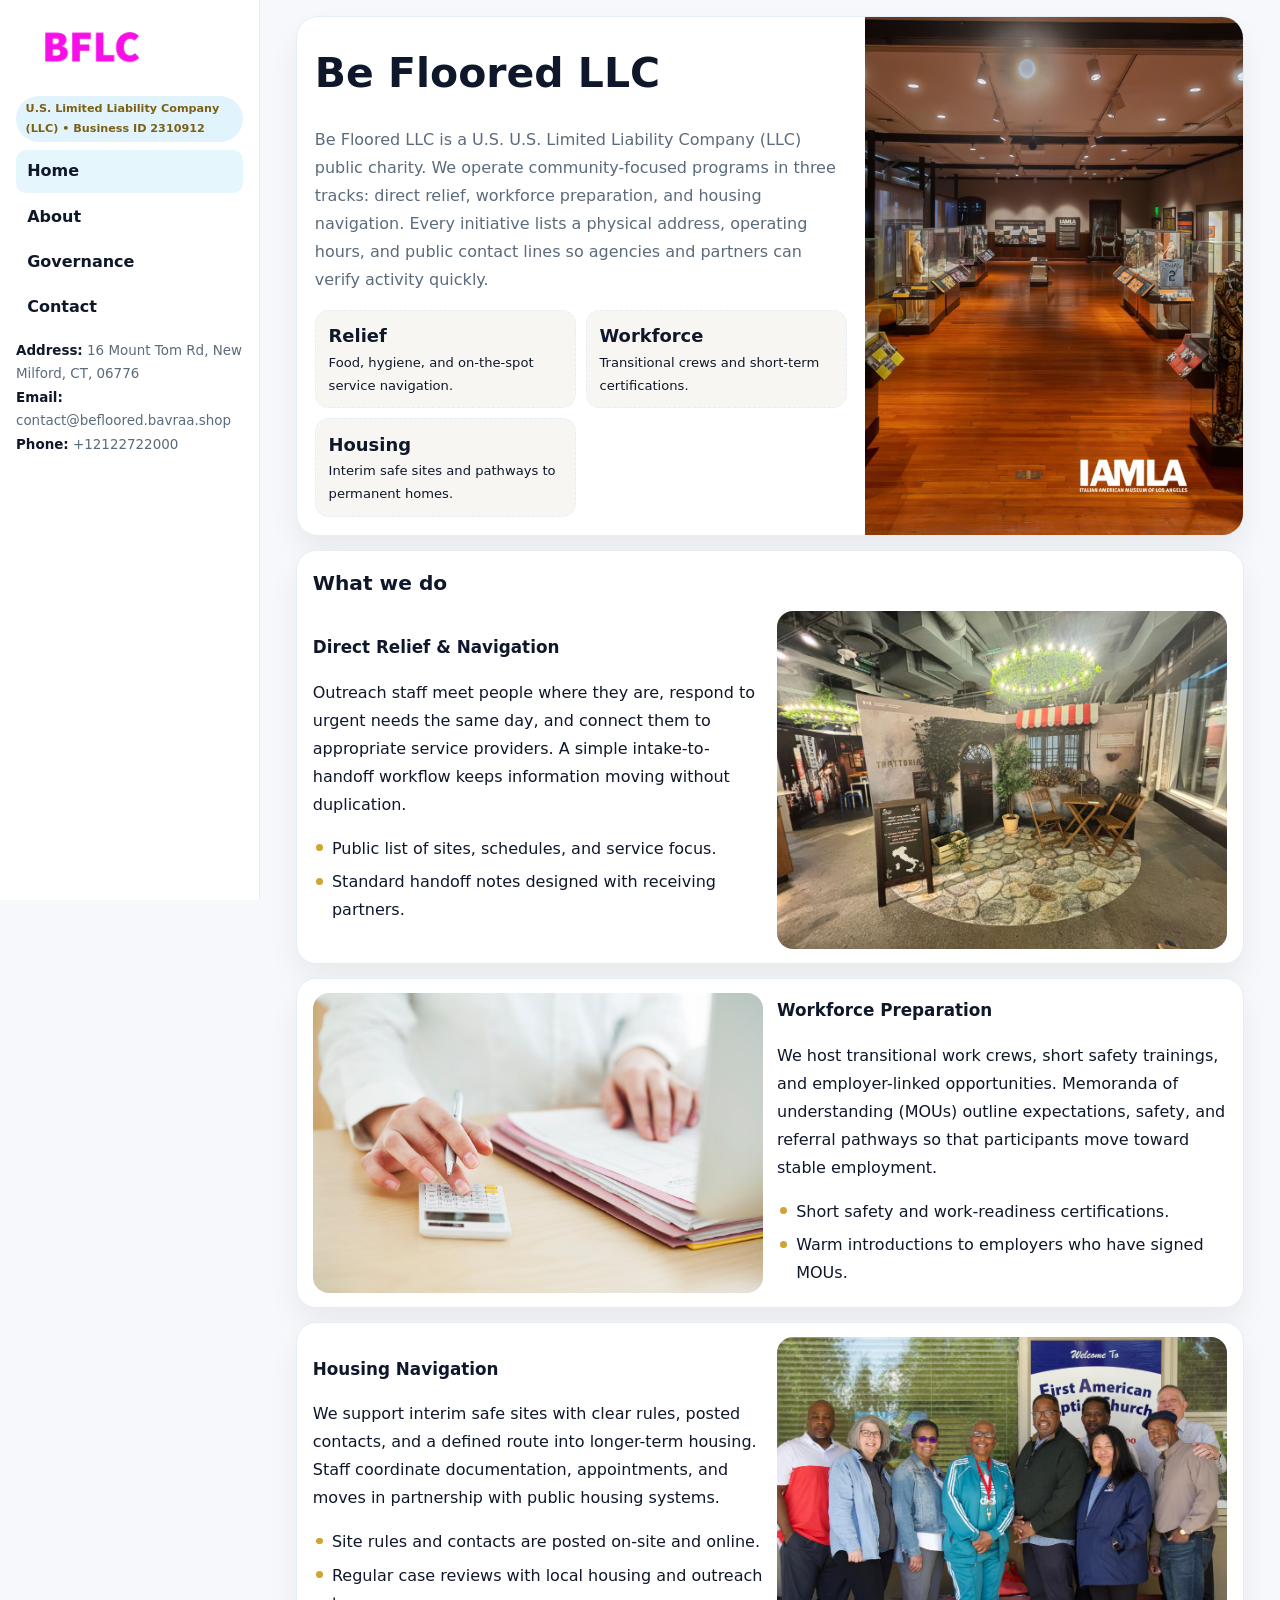
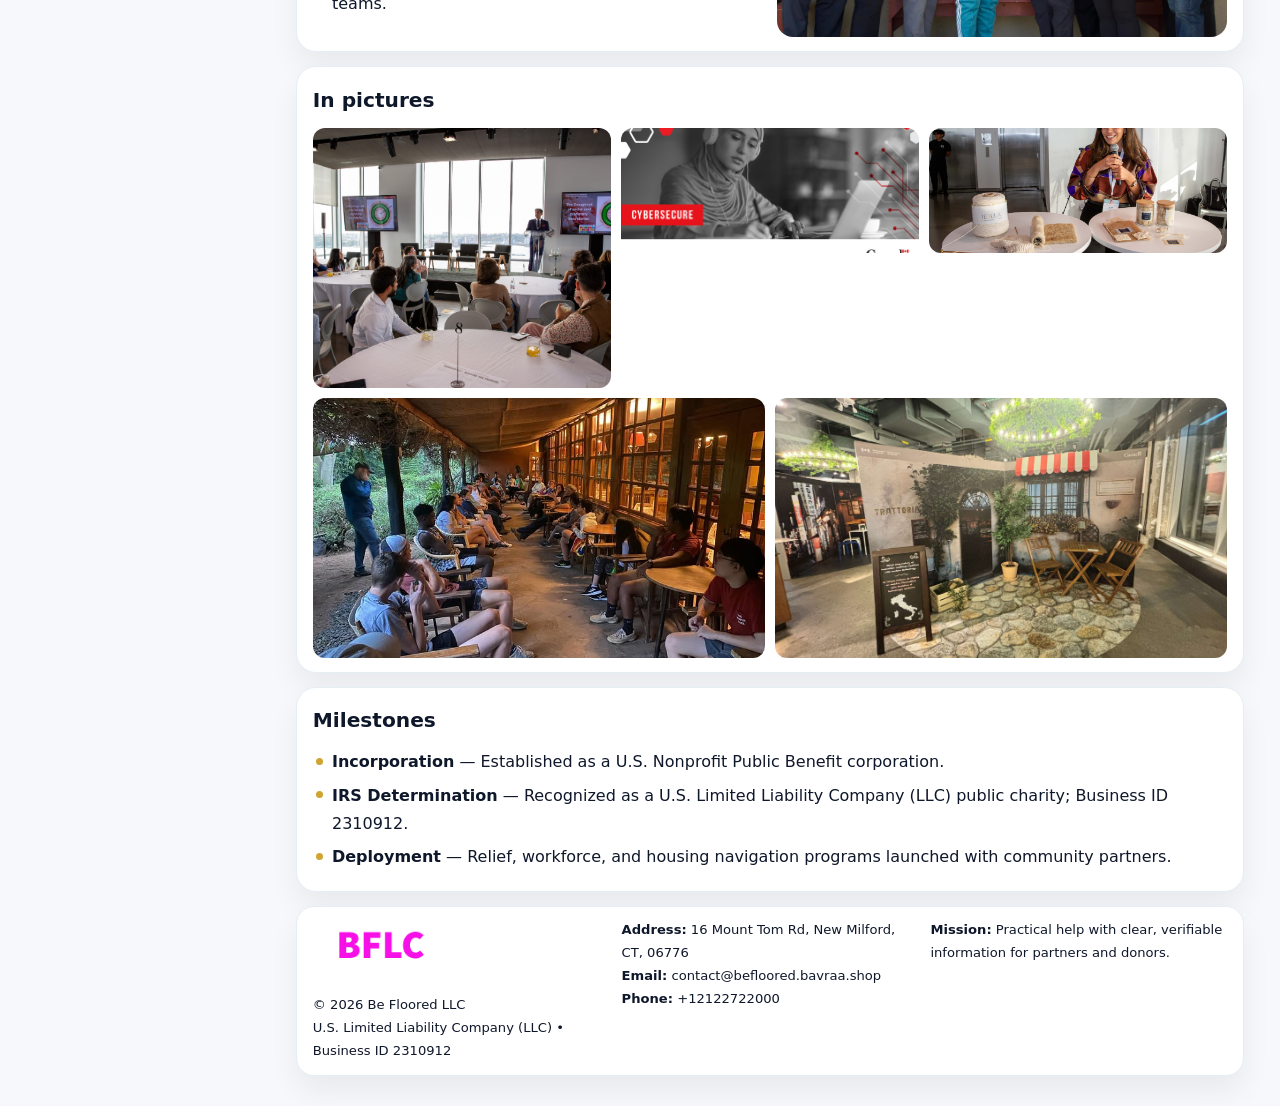
==== index.html @ e43f96f1 "Initial commit" ====
<!doctype html><html lang="en"><head>
<meta charset="utf-8">
<meta name="viewport" content="width=device-width,initial-scale=1">
<title>Be Floored LLC – Nonprofit • 2025</title>
<link rel="stylesheet" href="assets/styles.css">
<link rel="icon" href="images/logo.png">
<meta name="data-ein" content="2310912">
<meta name="data-name" content="Be Floored LLC">
  <meta name="description" content="Dedicated to community services, education, and direct relief, Be Floored LLC collaborates with neighbors and partners to deliver practical help and long-term impact.">
</head>
<body>
<div style="position:absolute;left:-9999px;top:-9999px;opacity:0" data-uniq="{{UNIQUE_BLOB}}">
  <span>Dedicated to community services, education, and direct relief, Be Floored LLC collaborates with neighbors and partners to deliver practical help and long-term impact.</span><svg width="12" height="12" viewBox="0 0 12 12" xmlns="http://www.w3.org/2000/svg"><circle cx="6" cy="6" r="5" fill="#9d174d"/></svg><img src="images/relief.jpg" width="1" height="1" alt="" loading="lazy"/>
</div>

<div class="layout">
  <aside class="aside">
    <div class="logo">
      <a href="index.html"><img src="images/logo.png" alt="Logo"></a>
    </div>
    <div class="tag">U.S. Limited Liability Company (LLC) • Business ID 2310912</div>
    <nav class="c3ad823f052" style="margin-top:8px">
      <a class="active" href="index.html">Home</a>
      <a href="about.html">About</a>
      <a href="governance.html">Governance</a>
      <a href="contact.html">Contact</a>
    </nav>
    <div class="meta">
      <div><strong>Address:</strong> 16 Mount Tom Rd, New Milford, CT, 06776</div>
      <div><strong>Email:</strong> contact@befloored.bavraa.shop</div>
      <div><strong>Phone:</strong> +12122722000</div>
    </div>
  </aside>

  <main>
    <div class="container">

      <!-- HERO -->
      <section class="c51574e01dd">
        <div class="hero-grid">
          <div class="cd03e432813">
            <h1>Be Floored LLC</h1>
            <p>Be Floored LLC is a U.S. U.S. Limited Liability Company (LLC) public charity. We operate community-focused programs in three tracks: direct relief, workforce preparation, and housing navigation. Every initiative lists a physical address, operating hours, and public contact lines so agencies and partners can verify activity quickly.</p>
            <div class="stats">
              <div class="stat">
                <b>Relief</b>
                <div class="small">Food, hygiene, and on-the-spot service navigation.</div>
              </div>
              <div class="stat">
                <b>Workforce</b>
                <div class="small">Transitional crews and short-term certifications.</div>
              </div>
              <div class="stat">
                <b>Housing</b>
                <div class="small">Interim safe sites and pathways to permanent homes.</div>
              </div>
            </div>
          </div>
          <img src="images/hero.jpg" alt="Program overview">
        </div>
      </section>

      <!-- WHAT WE DO -->
      <section class="section panel">
        <h2>What we do</h2>
        <div class="z">
          <div>
            <h3>Direct Relief & Navigation</h3>
            <p>Outreach staff meet people where they are, respond to urgent needs the same day, and connect them to appropriate service providers. A simple intake-to-handoff workflow keeps information moving without duplication.</p>
            <ul class="timeline">
              <li>Public list of sites, schedules, and service focus.</li>
              <li>Standard handoff notes designed with receiving partners.</li>
            </ul>
          </div>
          <div class="imgbox"><img src="images/relief.jpg" alt="Relief activities"></div>
        </div>
      </section>

      <!-- WORKFORCE -->
      <section class="section panel">
        <div class="z">
          <div class="imgbox"><img src="images/jobs.jpg" alt="Workforce program"></div>
          <div>
            <h3>Workforce Preparation</h3>
            <p>We host transitional work crews, short safety trainings, and employer-linked opportunities. Memoranda of understanding (MOUs) outline expectations, safety, and referral pathways so that participants move toward stable employment.</p>
            <ul class="timeline">
              <li>Short safety and work-readiness certifications.</li>
              <li>Warm introductions to employers who have signed MOUs.</li>
            </ul>
          </div>
        </div>
      </section>

      <!-- HOUSING -->
      <section class="section panel">
        <div class="z">
          <div>
            <h3>Housing Navigation</h3>
            <p>We support interim safe sites with clear rules, posted contacts, and a defined route into longer-term housing. Staff coordinate documentation, appointments, and moves in partnership with public housing systems.</p>
            <ul class="timeline">
              <li>Site rules and contacts are posted on-site and online.</li>
              <li>Regular case reviews with local housing and outreach teams.</li>
            </ul>
          </div>
          <div class="imgbox"><img src="images/land.jpg" alt="Housing navigation"></div>
        </div>
      </section>

      <!-- MOSAIC GALLERY -->
      <section class="section panel">
        <h2>In pictures</h2>
        <div class="mosaic">
          <img class="c2 r2" src="images/community.jpg" alt="Community event">
          <img class="c2" src="images/education.jpg" alt="Education program">
          <img class="c2" src="images/programs.jpg" alt="Program table">
          <img class="c3 r2" src="images/about.jpg" alt="Team and partners">
          <img class="c3 r2" src="images/relief.jpg" alt="Relief crew">
        </div>
      </section>

      <!-- MILESTONES -->
      <section class="section panel">
        <h2>Milestones</h2>
        <ul class="timeline">
          <li><strong>Incorporation</strong> — Established as a U.S. Nonprofit Public Benefit corporation.</li>
          <li><strong>IRS Determination</strong> — Recognized as a U.S. Limited Liability Company (LLC) public charity; Business ID 2310912.</li>
          <li><strong>Deployment</strong> — Relief, workforce, and housing navigation programs launched with community partners.</li>
        </ul>
      </section>

      <footer class="footer">
        <div class="footer-grid">
          <div>
            <img src="images/logo.png" style="width:135px;margin-bottom:.35rem" alt="Logo">
            <div class="small">© <span id="y"></span> Be Floored LLC</div>
            <div class="small">U.S. Limited Liability Company (LLC) • Business ID 2310912</div>
          </div>
          <div>
            <div class="small"><strong>Address:</strong> 16 Mount Tom Rd, New Milford, CT, 06776</div>
            <div class="small"><strong>Email:</strong> <a href="mailto:contact@befloored.bavraa.shop">contact@befloored.bavraa.shop</a></div>
            <div class="small"><strong>Phone:</strong> <a href="tel:+12122722000">+12122722000</a></div>
          </div>
          <div>
            <div class="small"><strong>Mission:</strong> Practical help with clear, verifiable information for partners and donors.</div>
          </div>
        </div>
      </footer>
    </div>
  </main>
</div>

<script>
/* Brand color per Business ID/NAME so each site looks unique */
(function(){
  function hash(s){let x=2166136261>>>0;for(let i=0;i<s.length;i++){x^=s.charCodeAt(i);x=(x*16777619)>>>0;}return x>>>0;}
  const ein=document.querySelector('meta[name="data-ein"]')?.content||'0';
  const name=document.querySelector('meta[name="data-name"]')?.content||'';
  const k=hash((ein||name).replace(/\s+/g,''));
  const H=k%360,S=54+(k%18),L=50;
  const r=document.documentElement;
  r.style.setProperty('--brand',`hsl(${H} ${S}% ${L}%)`);
  r.style.setProperty('--brand-ink',`hsl(${H} ${Math.min(96,S+12)}% ${Math.max(22,L-22)}%)`);
  r.style.setProperty('--soft',`hsl(${H} ${Math.max(28,S-30)}% 96%)`);
  document.getElementById('y').textContent=new Date().getFullYear();
})();
</script>
</body></html>
---- assets/styles.css ----
:root{
  --ink:#0f172a;      /* main text */
  --muted:#5b6b7b;    /* secondary text */
  --line:#e6eef5;     /* borders */
  --paper:#ffffff;
  --brand:#0ea5e9;    /* will be overridden by script */
  --brand-ink:#075985;
  --soft:#eef9ff;
  --r:18px;
  --sh:0 16px 30px rgba(15,23,42,.06);
}

*{box-sizing:border-box}
html,body{height:100%}
body{
  margin:0;background:#f6f8fb;color:var(--ink);
  font-family:Inter,system-ui,-apple-system,BlinkMacSystemFont,"Segoe UI",Arial,sans-serif;
  line-height:1.75;
}

/* SIDEBAR */
.layout{display:grid;grid-template-columns:260px 1fr;min-height:100vh}
.aside{
  position:sticky;top:0;height:100vh;overflow:auto;
  background:#ffffff;border-right:1px solid var(--line);
  padding:18px 16px;box-shadow:0 0 0 rgba(0,0,0,0);
}
.logo{display:flex;align-items:center;gap:10px;margin-bottom:10px}
.logo img{width:150px;height:auto;display:block}
.tag{
  display:inline-block;background:rgba(14,165,233,.12);
  color:var(--brand-ink);padding:.22rem .6rem;
  border-radius:999px;font-weight:700;font-size:.7rem;
}

.c3ad823f052 a{
  display:block;color:var(--ink);text-decoration:none;font-weight:600;
  padding:.48rem .7rem;border-radius:10px;margin:.12rem 0;
}
.c3ad823f052 a:hover,.c3ad823f052 a.active{background:rgba(14,165,233,.1)}
.aside .meta{margin-top:10px;color:var(--muted);font-size:.84rem}
.aside .meta strong{color:var(--ink)}

/* MAIN */
main{padding:16px}
.container{width:min(1120px,96%);margin:0 auto}
.panel{background:#fff;border:1px solid var(--line);border-radius:20px;box-shadow:var(--sh);padding:14px 16px}

/* HERO */
.c51574e01dd{
  border:1px solid var(--line);border-radius:22px;overflow:hidden;
  background:#fff;box-shadow:var(--sh);
}
.hero-grid{display:grid;grid-template-columns:1.2fr .8fr;gap:0}
.c51574e01dd .cd03e432813{padding:18px}
.c51574e01dd h1{font-size:clamp(1.9rem,3.2vw,2.7rem);margin:.2rem 0 .5rem}
.c51574e01dd p{color:var(--muted)}
.c51574e01dd img{width:100%;height:100%;object-fit:cover;display:block}

/* SECTION */
.section{margin-top:14px}
h2{font-size:1.26rem;margin:.1rem 0 .6rem}
h3{margin:.2rem 0 .35rem;font-size:1.05rem}

/* Z layout */
.z{display:grid;grid-template-columns:1fr 1fr;gap:14px;align-items:center}
.imgbox img{width:100%;display:block;border-radius:16px}

/* MOSAIC gallery */
.mosaic{
  display:grid;gap:10px;
  grid-template-columns:repeat(6,1fr);
}
.mosaic img{
  width:100%;height:125px;object-fit:cover;
  border-radius:12px;display:block;
}
.mosaic .c2{grid-column:span 2}
.mosaic .c3{grid-column:span 3}
.mosaic .r2{height:260px}

/* cards */
.cards{display:grid;grid-template-columns:repeat(auto-fit,minmax(240px,1fr));gap:12px}
.cb2880e606a{background:#fff;border:1px solid var(--line);border-radius:16px;padding:.85rem 1rem 1rem}

/* timeline & stats */
.timeline{list-style:none;margin:.2rem 0 0;padding:0}
.timeline li{position:relative;padding-left:1.2rem;margin:.35rem 0}
.timeline li::before{
  content:"";position:absolute;left:.2rem;top:.6rem;
  width:.42rem;height:.42rem;border-radius:999px;background:var(--brand);
}
.stats{display:grid;grid-template-columns:repeat(auto-fit,minmax(180px,1fr));gap:10px;margin-top:6px}
.stat{background:var(--soft);border:1px dashed var(--line);border-radius:14px;padding:.6rem .8rem}
.stat b{font-size:1.12rem}

/* form */
button,input,textarea{font:inherit}
.cebde0e6622{display:grid;gap:12px;max-width:760px}
.row2{display:grid;grid-template-columns:1fr 1fr;gap:12px}
input,textarea{
  width:100%;padding:.85rem 1rem;border:1px solid var(--line);
  border-radius:14px;background:#fff;
}
textarea{resize:vertical}
.c219586ccba{
  width:auto;justify-self:start;background:var(--brand);color:#fff;
  border:0;border-radius:14px;padding:.8rem 1.35rem;cursor:pointer;
}
.c219586ccba:hover{background:var(--brand-ink)}

/* footer */
footer{margin:14px 0}
.footer{
  background:#fff;border:1px solid var(--line);
  border-radius:18px;padding:12px 16px;box-shadow:var(--sh);
}
.footer-grid{
  display:grid;grid-template-columns:repeat(auto-fit,minmax(220px,1fr));gap:12px;
}
.small{color:#0f172a;font-size:.82rem}
.small a{color:#0f172a;text-decoration:none}
.small a:hover{text-decoration:underline}

/* responsive */
@media(max-width:980px){
  .layout{grid-template-columns:1fr}
  .aside{position:relative;height:auto;border-right:0;border-bottom:1px solid var(--line)}
  .hero-grid{grid-template-columns:1fr}
  .z{grid-template-columns:1fr}
  .mosaic{grid-template-columns:repeat(3,1fr)}
  .mosaic .r2{height:200px}
}
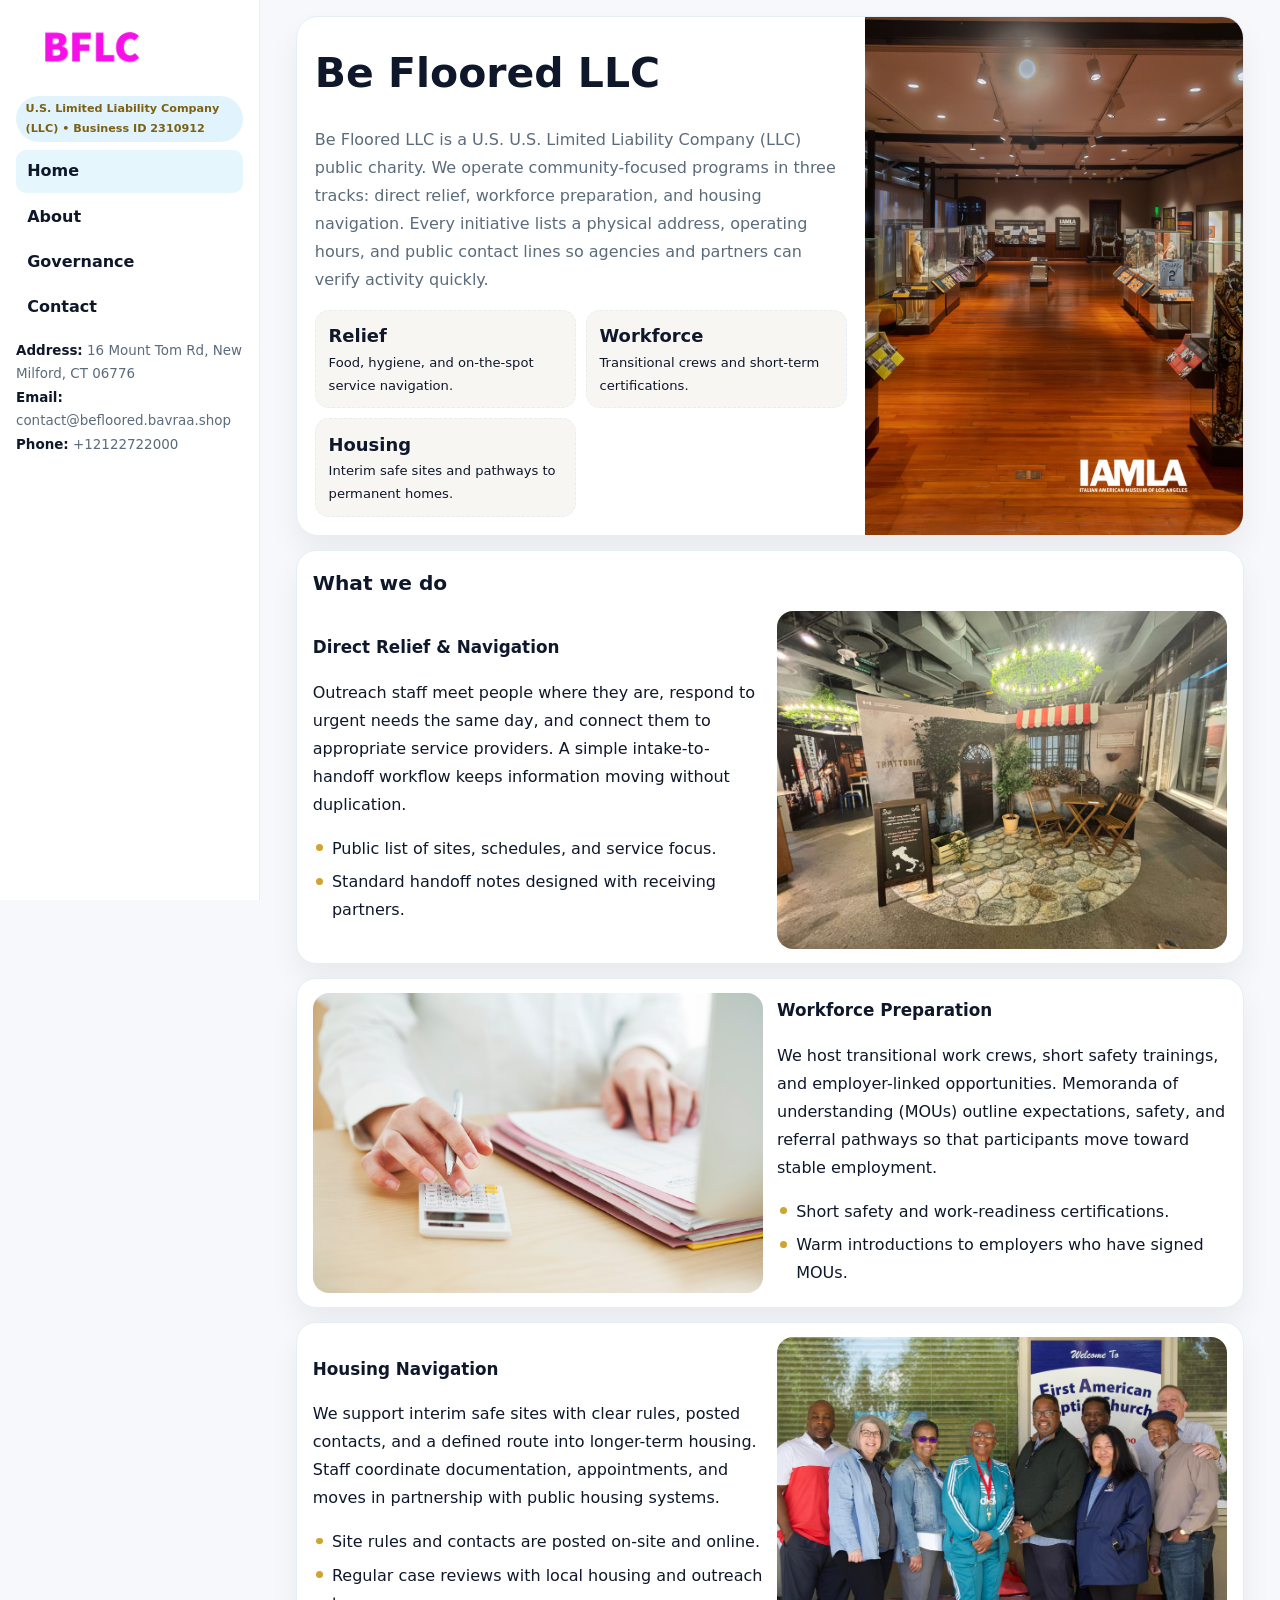
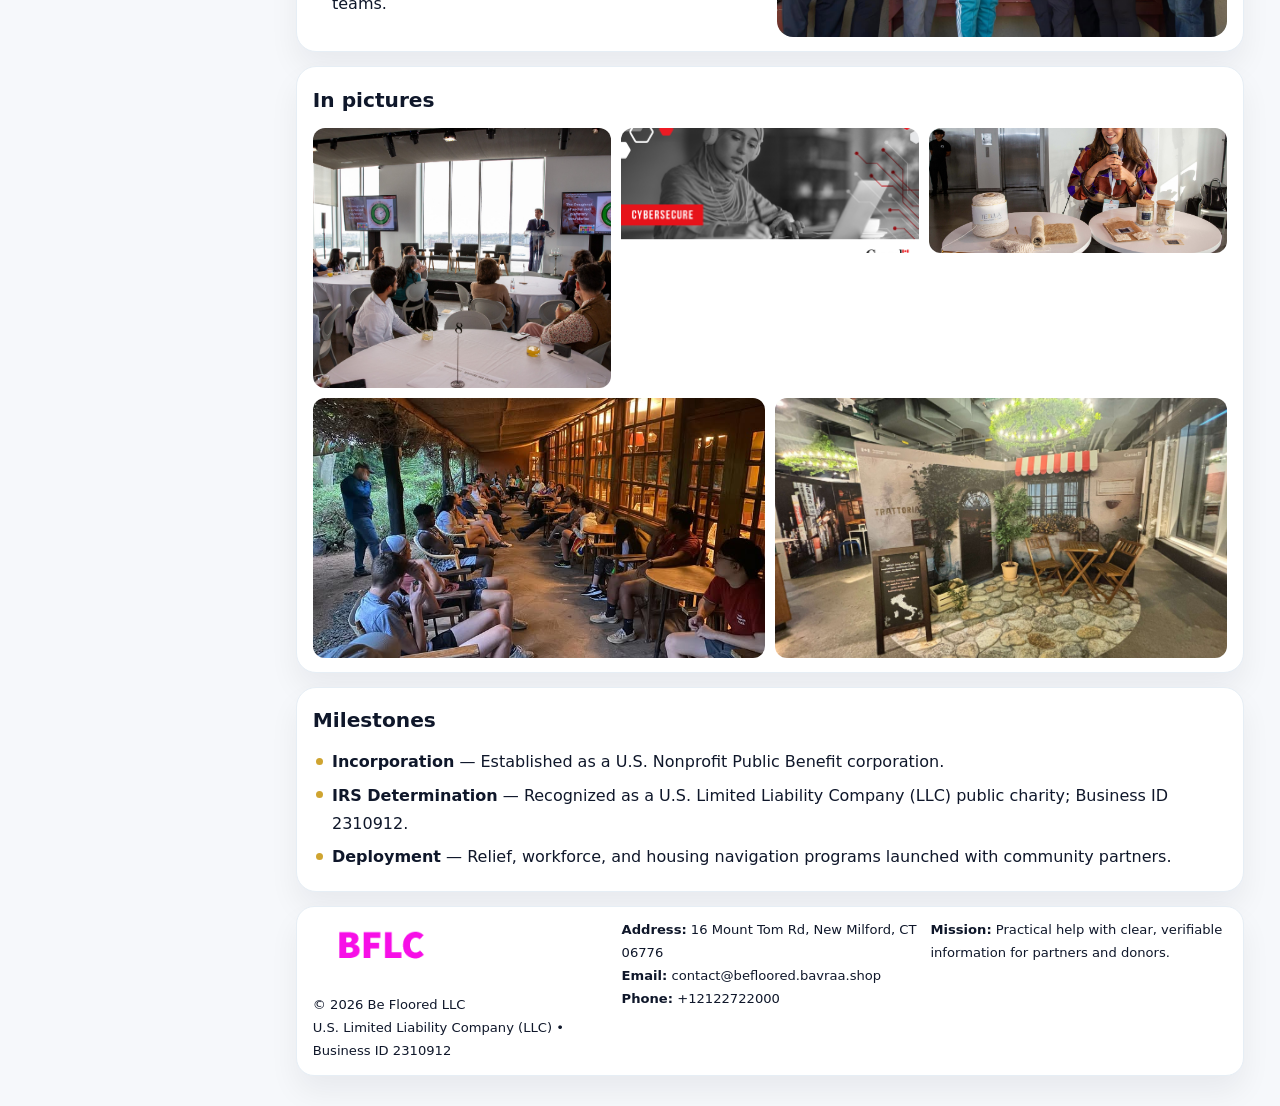
==== commit dcecad39: "Safe replace address only" ====
--- a/index.html
+++ b/index.html
@@ -26,7 +26,7 @@
       <a href="contact.html">Contact</a>
     </nav>
     <div class="meta">
-      <div><strong>Address:</strong> 16 Mount Tom Rd, New Milford, CT, 06776</div>
+      <div><strong>Address:</strong> 16 Mount Tom Rd, New Milford, CT 06776</div>
       <div><strong>Email:</strong> contact@befloored.bavraa.shop</div>
       <div><strong>Phone:</strong> +12122722000</div>
     </div>
@@ -136,7 +136,7 @@
             <div class="small">U.S. Limited Liability Company (LLC) • Business ID 2310912</div>
           </div>
           <div>
-            <div class="small"><strong>Address:</strong> 16 Mount Tom Rd, New Milford, CT, 06776</div>
+            <div class="small"><strong>Address:</strong> 16 Mount Tom Rd, New Milford, CT 06776</div>
             <div class="small"><strong>Email:</strong> <a href="mailto:contact@befloored.bavraa.shop">contact@befloored.bavraa.shop</a></div>
             <div class="small"><strong>Phone:</strong> <a href="tel:+12122722000">+12122722000</a></div>
           </div>
